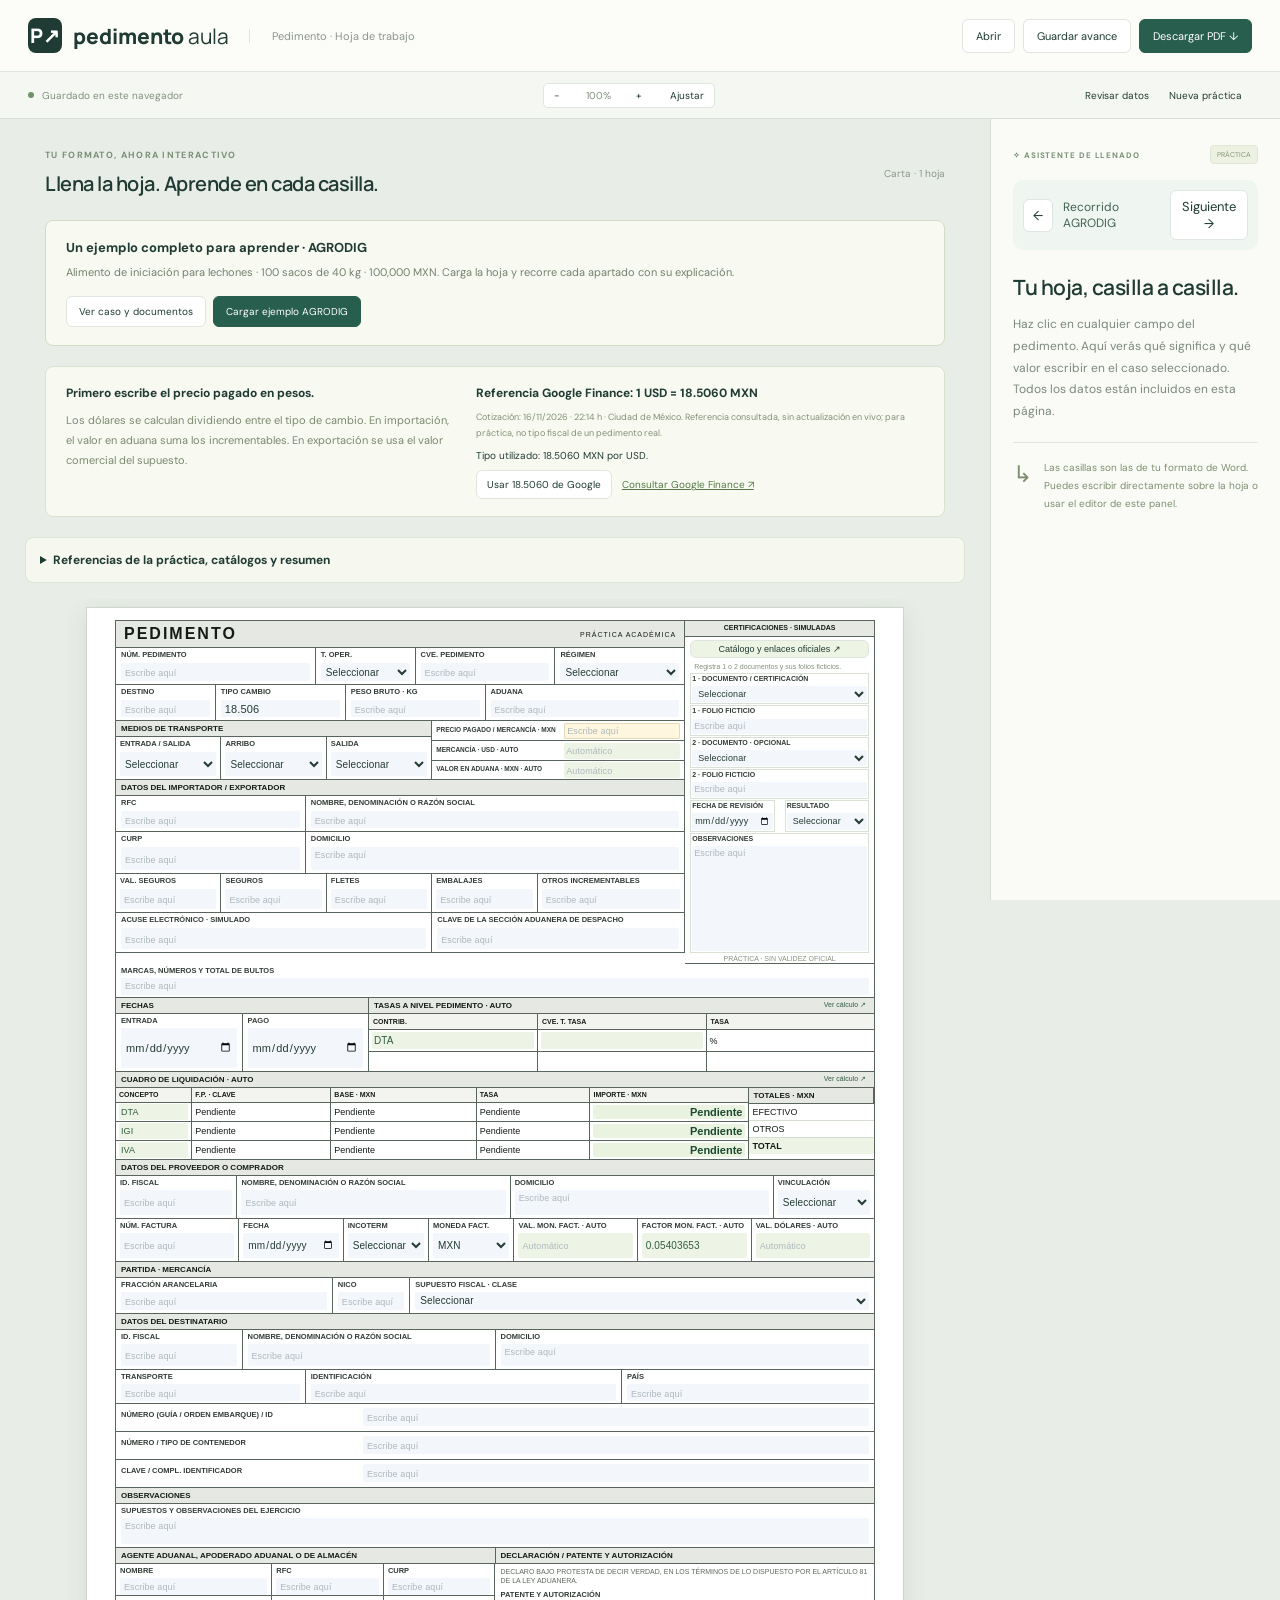
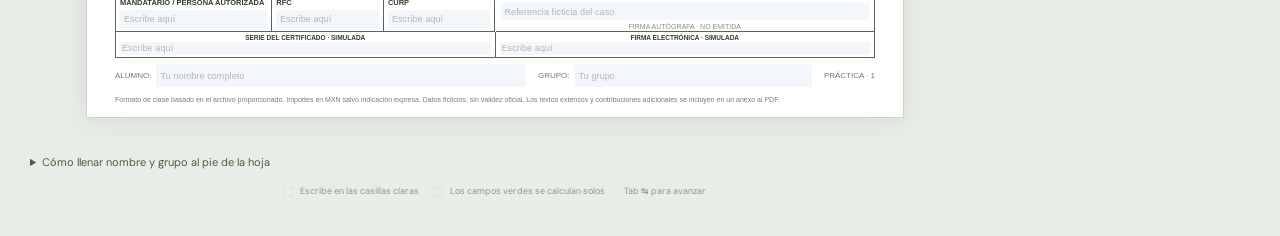
==== pedimento/index.html @ 1378b22f "Añadir aula de pedimento con ejemplo AGRODIG y perfiles fiscales 2026" ====
<!doctype html><html lang="es"><head><meta charset="utf-8"><meta name="viewport" content="width=device-width,initial-scale=1"><meta name="description" content="Llena tu pedimento directamente sobre la hoja y descarga el PDF."><title>Pedimento Aula · Hoja de trabajo</title><link rel="stylesheet" href="style.css"></head>
<body><header class="app-header"><a class="brand" href="#"><span class="brand-mark">P↗</span>pedimento<span>aula</span></a><span class="document-name">Pedimento · Hoja de trabajo</span><div class="header-actions"><button id="load">Abrir</button><button id="save">Guardar avance</button><button id="pdf" class="primary">Descargar PDF ↓</button></div><input id="file" type="file" accept="application/json,.json" hidden></header>
<div class="document-toolbar"><div class="toolbar-left"><span class="status-dot"></span><span id="saveStatus" role="status">Guardado en este navegador</span></div><div class="zoom-tools"><button id="zoomOut" aria-label="Alejar hoja">−</button><span id="zoomValue">100%</span><button id="zoomIn" aria-label="Acercar hoja">+</button><button id="fit">Ajustar</button></div><div><button id="check">Revisar datos</button><button id="reset" aria-label="Empezar una práctica nueva">Nueva práctica</button></div></div>
<main class="desk"><section class="canvas" aria-label="Editor de la hoja de pedimento"><div class="canvas-heading"><div><p class="eyebrow">TU FORMATO, AHORA INTERACTIVO</p><h1>Llena la hoja. Aprende en cada casilla.</h1></div><span>Carta · 1 hoja</span></div><div class="case-banner"><div><b>¿No tienes un ejercicio? Aquí tienes uno completo.</b><p>100 lámparas · precio de mercancía: 100,000 MXN · importación por Nuevo Laredo. Cada casilla te dice qué escribir. El caso de naranjas incluye el cálculo fiscal documentado.</p></div><div><button id="caseInfo">Ver caso y documentos</button><button id="caseLoad" class="primary">Cargar ejemplo AGRODIG</button><button id="orangeExample">Ejemplo con naranjas</button><button id="undoDemo" hidden>Deshacer carga</button></div></div><section class="exchange-reference"><div><b>Primero escribe el precio pagado en pesos.</b><p>Los dólares se calculan dividiendo entre el tipo de cambio. En importación, el valor en aduana suma los incrementables. En exportación se usa el valor comercial del supuesto.</p></div><div><b>Referencia Google Finance: 1 USD = 18.5060 MXN</b><small>Cotización: 16/11/2026 · 22:14 h · Ciudad de México. Referencia consultada, sin actualización en vivo; para práctica, no tipo fiscal de un pedimento real.</small><span id="rateUsed"></span><button id="useGoogleRate">Usar 18.5060 de Google</button><a href="https://www.google.com/finance/quote/USD-MXN?hl=es" target="_blank" rel="noopener">Consultar Google Finance ↗</a></div></section><details class="practice-tools"><summary>Referencias de la práctica, catálogos y resumen</summary><div class="practice-tools-grid"><section class="us-reference-card"><p class="eyebrow">PUERTO DE EE.UU. · REFERENCIA</p><label for="usPort">Clave estadounidense</label><input id="usPort" data-field="usPort" list="usPortsList" placeholder="Ej. 2304" inputmode="numeric" maxlength="4"><p id="usPortName">Ejemplo del caso: 2304 · Laredo, TX.</p><button data-open-catalog="us" data-catalog-target="usPort">Buscar puerto de EE.UU. ↗</button><small>Se guarda como referencia en el anexo del PDF. En la casilla ADUANA de México se utiliza la clave mexicana.</small></section><section class="world-reference-card"><p class="eyebrow">EUROPA Y JAPÓN · REFERENCIA</p><label for="internationalPort">Puerto internacional · UN/LOCODE</label><input id="internationalPort" data-field="internationalPort" list="worldPortsList" placeholder="Ej. NLRTM o JPTYO" maxlength="5"><p id="internationalPortName"></p><button data-open-catalog="eu" data-catalog-target="internationalPort">Europa · puertos y aduanas ↗</button><button data-open-catalog="jp" data-catalog-target="internationalPort">Japón · Tokio ↗</button><small>Referencia internacional que se guarda en el anexo del PDF. Para la oficina aduanera concreta consulta el directorio oficial del catálogo.</small></section><section class="automatic-summary" aria-label="Resumen de cálculos automáticos"><h3>Liquidación automática · MXN</h3><p><b>F.P. significa forma de pago.</b> 0 = efectivo; 9 = exento. Son claves, no importes.</p><div id="automaticFigures" aria-live="polite"></div><small id="automaticReason"></small><button data-open-taxes>Ver fórmulas y explicación ↗</button></section><div class="mini-summary"><div><span>Datos esenciales</span><b id="progressLabel">0 / 0</b></div><progress id="progress" value="0" max="100"></progress><p id="reviewSummary">Puedes guardar y continuar después.</p></div><div class="guide-actions"><button id="taxSettings">Ver liquidación automática ↗</button><button id="print">Imprimir hoja</button><button id="loadMobile">Abrir práctica guardada</button></div><p class="smallprint">Ejercicio con datos ficticios. El PDF conserva el formato de la hoja. Las certificaciones, acuses y firmas que captures son ficticios, sin validez oficial. Tu avance se guarda en este navegador; no se envía al docente.</p></div></details><div class="paper-scroll" id="paperScroll"><div class="paper-frame" id="paperFrame"><article class="sheet" id="sheet" aria-label="Pedimento editable"></article></div></div><details class="footer-help"><summary>Cómo llenar nombre y grupo al pie de la hoja</summary><p><b>Nombre:</b> identifica a quien entrega. Escribe nombre y apellidos. Ejemplos ficticios: Ana López Martínez; Luis Pérez Gómez.</p><p><b>Grupo:</b> identifica tu grupo y ejercicio. Ejemplos: 3.º A · Caso AGRODIG; 4.º B · Práctica 02. Escribe estos datos únicamente al pie de la hoja.</p></details><p class="canvas-caption"><span class="editable-legend"></span> Escribe en las casillas claras <span class="computed-legend"></span> Los campos verdes se calculan solos <span>Tab ↹ para avanzar</span></p></section>
<aside class="guide"><div class="guide-top"><span class="eyebrow">✧ ASISTENTE DE LLENADO</span><span class="guide-pill">PRÁCTICA</span></div><h2 id="helpTitle">Tu hoja, casilla a casilla.</h2><p id="helpText">Haz clic en cualquier campo del pedimento. Aquí verás qué significa y qué valor escribir en el caso seleccionado. Todos los datos están incluidos en esta página.</p><div id="fieldEditor"></div><div class="tip"><span>↳</span><p id="helpTip">Las casillas son las de tu formato de Word. Puedes escribir directamente sobre la hoja o usar el editor de este panel.</p></div></aside></main>
<dialog id="taxDialog"><div class="modal-header"><div><p class="eyebrow">CUADRO DE LIQUIDACIÓN</p><h2>Así se calcula tu liquidación</h2></div><button data-close="taxDialog" aria-label="Cerrar contribuciones">×</button></div><p class="modal-intro">Esta sección se llena sola con los valores de tu mercancía. Las tasas y claves ya están incluidas para el caso de práctica seleccionado.</p><div id="taxEditor"></div><p id="taxAssumptions" class="smallprint">Completa los datos de la partida para consultar el tratamiento fiscal y sus fuentes.</p><button class="primary" data-close="taxDialog">Volver a la hoja</button></dialog>
<dialog id="reviewDialog"><div class="modal-header"><div><p class="eyebrow">ANTES DE ENTREGAR</p><h2>Revisión de la práctica</h2></div><button data-close="reviewDialog" aria-label="Cerrar revisión">×</button></div><div id="reviewList"></div><button class="primary" data-close="reviewDialog">Volver a la hoja</button></dialog><dialog id="caseDialog"><div class="modal-header"><div><p class="eyebrow">NO NECESITAS UN EJERCICIO EXTERNO</p><h2>Un caso completo para aprender</h2></div><button data-close="caseDialog" aria-label="Cerrar caso">×</button></div><div id="caseContent"></div><button id="caseLoadModal" class="primary">Llenar la hoja con este ejemplo</button><button data-close="caseDialog">Volver sin cargar</button></dialog><dialog id="customsDialog"><div class="modal-header"><div><p class="eyebrow">CATÁLOGOS PARA LLENAR LA HOJA</p><h2>Claves de aduanas y puertos</h2></div><button data-close="customsDialog" aria-label="Cerrar catálogo">×</button></div><div class="catalogue-tabs"><button data-catalogue-country="mx">México</button><button data-catalogue-country="us">Estados Unidos</button><button data-catalogue-country="eu">Europa</button><button data-catalogue-country="jp">Japón</button></div><p id="catalogueScope"></p><label for="catalogueSearch">Busca por clave, ciudad, estado o nombre</label><input id="catalogueSearch" placeholder="Ej. 240, Nuevo Laredo, 2304, Texas"><label id="sectionsWrap"><input type="checkbox" id="includeSections"> Incluir secciones con clave asignada</label><p id="catalogueCount" role="status"></p><div class="catalogue-results"><table><thead><tr><th>Clave</th><th>Aduana / puerto</th><th>Capturar</th></tr></thead><tbody id="catalogueRows"></tbody></table></div><p id="catalogueSource" class="smallprint"></p></dialog><dialog id="certificatesDialog"><div class="modal-header"><div><p class="eyebrow">DOCUMENTOS DE APOYO</p><h2>Catálogo de certificaciones</h2></div><button data-close="certificatesDialog" aria-label="Cerrar certificaciones">×</button></div><p>Consulta el enlace oficial, elige el documento y escribe un folio inventado en la hoja. Hay espacio para uno o dos. Este registro no emite certificados ni determina cuáles exige una operación real.</p><div id="certificateCards"></div><button data-close="certificatesDialog">Volver a la hoja</button></dialog><div id="toast" role="status" aria-live="polite"></div><script src="pdf-lib.min.js"></script><script src="model.js"></script><script src="guides.js"></script><script src="customs-data.js"></script><script src="education.js"></script><script src="valuation.js"></script><script src="certificates.js"></script><script src="world-data.js"></script><script src="learning.js"></script><script src="field-tutor.js"></script><script src="certificate-options.js"></script><script src="fiscal.js"></script><script src="feed-case.js"></script><script src="app.js"></script><script src="case-ui.js"></script><script src="customs-ui.js"></script><script src="certificates-ui.js"></script><script src="learning-ui.js"></script><script src="tutor-ui.js"></script><script src="feed-ui.js"></script></body></html>
---- pedimento/style.css ----
@import url('https://fonts.googleapis.com/css2?family=DM+Sans:wght@400;500;600;700&family=Manrope:wght@400;600;700;800&display=swap');
.exchange-reference{display:grid;grid-template-columns:1fr 1.15fr;gap:20px;max-width:900px;margin:0 auto 20px;border:1px solid #d8e3ce;background:#f8faf2;padding:17px 20px;border-radius:8px;font-size:11px}.exchange-reference b{display:block;font-size:12px;line-height:1.6}.exchange-reference p{line-height:1.8;color:#7b896e;margin:8px 0}.exchange-reference small{display:block;font-size:9px;line-height:1.8;color:#839175;margin:6px 0}.exchange-reference button{font-size:10px;padding:7px 10px;margin:6px 10px 0 0}.exchange-reference a{font-size:10px;color:#567a46}.exchange-reference #rateUsed{display:block;font-size:10px;line-height:1.7}.valuation-lesson{background:#f0f5e8;border:1px solid #dce7ce;border-radius:6px;padding:14px;margin-top:20px}.valuation-lesson h3{font-size:12px;line-height:1.6;margin:0 0 11px}.valuation-lesson p{font-size:11px;line-height:1.8;margin:10px 0}.valuation-lesson a{font-size:9px;color:#527848}.value-line .paper-control:not([readonly]){background:#fff6df;border:1px solid #e4d8b5}.exchange-reference[hidden]{display:none}@media(max-width:720px){.exchange-reference{grid-template-columns:1fr;gap:10px;margin:0 8px 20px;padding:15px}}@media print{.exchange-reference{display:none!important}}
.auto-tax-card>.tax-lesson{display:block}
.catalogue-inline{border-top:1px solid #dce5d3;margin-top:18px;padding-top:15px}.catalogue-inline h3{font-size:11px;margin:0 0 10px}.catalogue-inline button{display:block;width:100%;text-align:left;font-size:10px;margin:7px 0;padding:10px}.catalogue-inline p{font-size:10px;line-height:1.8;color:#7b896f}.us-reference-card{border:1px solid #dce5d3;background:#f3f6ec;border-radius:7px;margin-top:22px;padding:15px}.us-reference-card label{font-size:10px;display:block;margin-bottom:7px}.us-reference-card input{width:100%;padding:9px;border:1px solid #d5dfcc;border-radius:4px;background:white;color:var(--ink)}.us-reference-card>p:not(.eyebrow){font-size:11px;line-height:1.6;margin:8px 0}.us-reference-card button{font-size:10px;margin:5px 0 10px;width:100%}.us-reference-card small{font-size:9px;line-height:1.8;display:block;color:#7f8c74}.tax-lesson{margin:15px 0;border-top:1px solid #dce5d3;padding-top:3px}.tax-lesson h4{font-size:11px;margin:13px 0 6px}.tax-lesson p{font-size:11px;line-height:1.8;margin:0 0 9px}.lesson-example{background:#eaf1dd;padding:10px;border-radius:4px;font-size:11px;line-height:1.8;margin:10px 0}.tax-lesson a{font-size:9px;color:#527848;line-height:1.7}.auto-tax-card>div:first-child{flex-wrap:wrap}.catalogue-tabs{display:flex;gap:8px;margin:20px 0 12px}.catalogue-tabs .selected{background:#285e4d;color:white;border-color:#285e4d}#catalogueScope{font-size:12px;line-height:1.8;background:#edf3e3;padding:12px;border-radius:6px}#customsDialog>label{display:block;font-size:11px;margin:13px 0 7px}#catalogueSearch{width:100%;padding:11px;border:1px solid #d2deca;border-radius:5px}#sectionsWrap{display:flex!important;gap:7px;align-items:center}#sectionsWrap[hidden]{display:none!important}#catalogueCount{font-size:10px;color:#7b896f}.catalogue-results{max-height:370px;overflow:auto;border:1px solid #dce5d3;border-radius:5px}.catalogue-results table{width:100%;border-collapse:collapse;font-size:11px}.catalogue-results th{background:#eaf0df;position:sticky;top:0;text-align:left;padding:10px}.catalogue-results td{padding:10px;border-top:1px solid #e3e9db;line-height:1.7}.catalogue-results td:first-child{min-width:100px}.catalogue-results small{display:block;font-size:8px;color:#859177;white-space:nowrap}.catalogue-results button{font-size:9px;padding:6px 8px;white-space:nowrap}.catalogue-results tbody tr:hover{background:#f6f9ef}#customsDialog{max-width:800px}
.auto-tax-card{border:1px solid #dce5d3;background:#f8faf4;padding:17px;border-radius:7px;margin:14px 0}.auto-tax-card>div{display:flex;justify-content:space-between;align-items:center;gap:10px}.auto-tax-card h3{margin:0;font-size:15px}.auto-tax-card b{font-size:15px}.auto-tax-card p{font-size:12px;line-height:1.9;margin:12px 0}.auto-tax-card small{font-size:10px;color:#7b8c70;line-height:1.8}.paper-table .paper-control[readonly]{background:#edf4e6;color:#315d41}
.case-banner{max-width:900px;margin:0 auto 20px;padding:18px 20px;background:#f8faf1;border:1px solid #d1ddc4;border-radius:8px}.case-banner b{font-size:13px}.case-banner p{font-size:11px;line-height:1.8;color:#74816c;margin:7px 0 13px}.case-banner>div:last-child{display:flex;flex-wrap:wrap;gap:7px}.case-banner button{font-size:10px;padding:8px 12px}.exact-value{background:#f2f6eb;border:1px solid #d9e4cb;border-radius:6px;padding:12px}.exact-value code{font:600 12px/1.8 'DM Sans',Arial,sans-serif;white-space:pre-wrap;overflow-wrap:anywhere;display:block}.exact-value button{font-size:10px;background:#285e4d;color:white;margin-top:9px}.case-summary{background:#edf4e3;padding:17px;border-radius:7px;margin:20px 0}.case-summary p{font-size:12px;line-height:1.8}.case-note{font-size:10px!important;color:#7a866f}.case-document{margin:22px 0;border:1px solid var(--line);border-radius:7px;overflow:hidden}.case-document h3{margin:0;padding:12px 15px;background:#f0f4e9;font-size:12px}.case-document dl{display:grid;grid-template-columns:130px 1fr;font-size:11px;margin:0;line-height:1.8}.case-document dt,.case-document dd{padding:9px 13px;margin:0;border-top:1px solid var(--line);overflow-wrap:anywhere}.case-document dt{font-weight:600;background:#fbfcf8}.case-document table{width:100%;border-collapse:collapse;font-size:10px}.case-document th,.case-document td{text-align:left;padding:10px 8px;border-top:1px solid var(--line)}.case-document p{padding:0 13px;font-size:11px;line-height:1.8}.case-banner button[hidden]{display:none}.guide h2{overflow-wrap:anywhere}@media(max-width:720px){.case-banner{margin:0 8px 20px;padding:15px}.case-document dl{grid-template-columns:105px 1fr}}@media print{.case-banner{display:none!important}}
.explanation-block{margin-top:20px}.explanation-block h3{font-size:10px;color:#57714f;font-weight:700;margin:18px 0 8px}.explanation-block>p{font-size:11px;line-height:1.8;color:#7c887d;margin:0}.example-list{display:grid;gap:9px}.example-list>div{background:#edf3e5;border:1px solid #dbe5d1;border-radius:6px;padding:11px 12px}.example-list span{font-size:8px;letter-spacing:1px;color:#829271;font-weight:700}.example-list p{font-size:11px;line-height:1.7;margin:6px 0 0;overflow-wrap:anywhere}.explanation-block .example-disclaimer{font-size:9px;line-height:1.7;margin:10px 0 0;color:#8a957f}.inline-tax-help{background:#f6f8f1;border-left:3px solid #9eb783;padding:15px;margin-top:15px}.inline-tax-help>p{font-size:11px;line-height:1.8}.inline-tax-help .example-list{grid-template-columns:1fr 1fr}.inline-tax-help .explanation-block{margin:0}.certification{display:flex;flex-direction:column;padding:0!important;min-width:0;border-right:1px solid #59645c;border-bottom:1px solid #59645c}.certification .band{border-right:0;border-left:0;font-size:7px;text-align:center}.certification .paper-cell{border-right:0;min-height:37px;margin:0 5px 6px;border:1px solid #d9e1d5}.certification .paper-cell label{font-size:6.8px}.certification .paper-cell:has(textarea){flex:1;min-height:70px}.certification .cert-intro{font:8px/1.4 Arial,sans-serif;color:#84907c;padding:3px 8px;margin:5px 0}.certification .locked-pdf{flex:none;font-size:7px;padding:2px 5px 5px}.certificate-row .paper-cell{display:flex;flex-direction:column!important;gap:1px!important;padding:2px 4px!important}.certificate-row .paper-cell label{font-size:6.5px!important;margin:0!important}.certificate-row .paper-control{min-height:13px;max-height:14px;padding:1px 2px;font-size:8px}
.sheet{padding-top:18px!important;padding-bottom:14px!important}.sheet-note{margin:4px 0 0!important}.certificate-row{height:26px!important}.value-line label{font-size:6.5px!important;white-space:nowrap;width:123px!important;flex:none!important}.value-line .paper-control{min-width:0}
.value-line .paper-cell{flex-direction:row;align-items:center;padding:2px 4px;gap:5px}.value-line label{width:110px;font-size:7px;margin:0}.value-line .paper-control{height:16px;min-height:16px;font-size:10px;padding:1px 2px}.inline-field .paper-cell{flex-direction:row;align-items:center;gap:12px}.inline-field label{width:230px;flex:none;margin:0}.inline-field .paper-control{min-height:18px;max-height:21px}.certificate-row .paper-cell{flex-direction:row;align-items:center;gap:8px}.certificate-row .paper-label{font-size:6.5px;margin:0}.certificate-row .paper-static-value{font-size:7px;padding:0}.paper-title.paper-cell{flex-direction:row}.paper-micro{margin-bottom:5px}.signed-area{padding:3px!important;font-size:7px!important}.paper-table span.pdf-text{font:9px Arial,sans-serif}.document-foot span{max-width:40%;overflow:hidden;white-space:nowrap}
:root{--ink:#203b34;--green:#285e4d;--muted:#7c8782;--line:#dfe5df;--desk:#e9ede8}*{box-sizing:border-box}body{margin:0;background:var(--desk);font:13px 'DM Sans',Arial,sans-serif;color:var(--ink)}button,input,select,textarea{font:inherit}button{cursor:pointer;border:1px solid var(--line);border-radius:6px;background:white;padding:9px 13px;color:var(--ink)}button:hover{background:#f0f5eb;border-color:#789980}button:focus-visible{outline:2px solid #67947b;outline-offset:2px}.primary{background:var(--green);border-color:var(--green);color:white}.primary:hover{background:#1b4b3b;color:white}button:disabled{opacity:.5;cursor:wait}.app-header{height:72px;background:#fcfdf9;border-bottom:1px solid var(--line);display:flex;align-items:center;justify-content:space-between;padding:0 28px;gap:20px}.brand{display:flex;gap:4px;align-items:center;text-decoration:none;color:var(--ink);font:800 21px Manrope,Arial,sans-serif}.brand>span:last-child{font-weight:400}.brand-mark{display:flex;align-items:center;justify-content:center;background:var(--ink);color:white;width:34px;height:35px;border-radius:8px;margin-right:7px;font-size:20px}.document-name{font-size:11px;color:#8b958d;flex:1;border-left:1px solid var(--line);padding-left:22px}.header-actions{display:flex;gap:8px}.header-actions button{font-size:11px}.document-toolbar{display:flex;align-items:center;justify-content:space-between;gap:12px;background:#f5f7f2;border-bottom:1px solid #d6ded5;min-height:47px;padding:6px 28px;font-size:10px;color:#81907e}.document-toolbar button{font-size:10px;padding:5px 9px;background:transparent;border-color:transparent}.document-toolbar button:hover{background:#e3eadb}.toolbar-left,.zoom-tools{display:flex;align-items:center;gap:8px}.zoom-tools{background:#fff;border:1px solid var(--line);border-radius:5px}.zoom-tools button{padding:4px 9px}.zoom-tools span{min-width:40px;text-align:center}.status-dot{width:6px;height:6px;border-radius:50%;background:#71916b}.desk{display:grid;grid-template-columns:minmax(0,1fr) 290px;min-height:calc(100vh - 119px)}.canvas{padding:30px 25px;min-width:0;overflow:hidden}.canvas-heading{display:flex;align-items:center;justify-content:space-between;max-width:900px;margin:0 auto 23px;gap:10px}.eyebrow{font-size:9px;letter-spacing:1.3px;font-weight:700;color:#799075;margin:0 0 9px}h1{font:600 20px Manrope,Arial,sans-serif;letter-spacing:-.5px;margin:0}.canvas-heading>span{color:#8b978b;font-size:10px;white-space:nowrap}.paper-scroll{overflow:auto;padding:9px 12px 25px;max-width:100%;scrollbar-width:thin;scrollbar-color:#bbc7b6 transparent}.paper-frame{margin:0 auto;position:relative}.sheet{width:816px;min-height:1056px;transform-origin:top left;background:#fff;padding:24px 28px 20px;box-shadow:0 4px 24px #23372b1a,0 0 0 1px #d4dcd2;position:relative;color:#151c18;font:10px Arial,sans-serif}.sheet *{box-sizing:border-box}.sheet-content{border-left:1px solid #59645c;border-top:1px solid #59645c}.paper-row{display:grid}.paper-cell{border-right:1px solid #59645c;border-bottom:1px solid #59645c;min-width:0;padding:3px 5px;position:relative;display:flex;flex-direction:column;overflow:hidden;background:white}.paper-cell label,.paper-label{display:block;font:bold 7.5px Arial,sans-serif;color:#333c36;margin:0 0 3px;text-transform:uppercase;line-height:1.15;flex:none}.paper-cell .auto-mark{color:#618a59;font-size:7px;font-weight:normal;position:absolute;right:4px;top:3px}.paper-control{font:11px Arial,sans-serif;letter-spacing:.1px;color:#243c32;border:0;border-radius:2px;background:#f3f6fa;min-width:0;width:100%;padding:3px 4px;flex:1;min-height:17px;outline-offset:0}.paper-control::placeholder{color:#aeb8bc;font:9px Arial,sans-serif}.paper-control:focus{outline:2px solid #73a48c;background:#eef8ed}.paper-control[readonly]{background:#edf4e6;color:#315d41}.paper-control.invalid{outline:1px solid #c88d73;background:#fff5ec}textarea.paper-control{resize:none;line-height:1.25}select.paper-control{padding:2px 1px;font-size:10px}input[type=number].paper-control{-moz-appearance:textfield}input[type=number].paper-control::-webkit-inner-spin-button{appearance:none}.paper-title{display:flex;justify-content:space-between;align-items:center;font-size:16px;letter-spacing:2px;font-weight:bold;background:#e6e9e3;padding:4px 8px;min-height:26px}.paper-title span{font-size:7px;letter-spacing:1px;font-weight:normal}.band{background:#e6e9e3;font:bold 8px Arial,sans-serif;padding:3px 5px;min-height:16px;border-right:1px solid #59645c;border-bottom:1px solid #59645c}.top-block{display:grid;grid-template-columns:3fr 1fr}.top-main{min-width:0}.certification{padding:6px 8px}.certification h3{font-size:8px;margin:0;text-align:center;font-weight:bold}.not-issued{color:#a2aaa2;font-size:8px;line-height:1.6;text-align:center;display:flex;align-items:center;justify-content:center;flex:1;padding:10px}.compact .paper-cell{padding:3px 4px}.compact .paper-control{font-size:10px}.paper-cell.static{font-size:8px;line-height:1.35}.paper-static-value{font-size:9px;padding:4px 0;color:#80907e}.paper-table{width:100%;border-collapse:collapse;table-layout:fixed}.paper-table th{font:700 7px Arial,sans-serif;text-align:left;background:#f3f4ef;padding:3px 4px;border-right:1px solid #59645c;border-bottom:1px solid #59645c;height:16px}.paper-table td{border-right:1px solid #59645c;border-bottom:1px solid #59645c;padding:2px 3px;height:20px;overflow:hidden}.paper-table .paper-control{padding:2px;font-size:10px;height:17px;min-height:17px}.table-action{position:absolute;right:5px;top:2px;border:0;background:transparent;font:7px Arial,sans-serif;padding:1px 3px;color:#315c43}.tax-empty{height:46px;text-align:center;color:#a0aaa0;font-size:9px}.tax-empty button{font:9px Arial,sans-serif;padding:6px 12px}.totals-box{font:8px Arial,sans-serif}.total-line{display:flex;align-items:center;justify-content:space-between;padding:4px 5px;border-bottom:1px solid #d6ddd2;gap:4px}.total-line:last-child{background:#edf4e6;font-weight:bold;border-bottom:0}.totals-box b{font-size:10px;font-weight:500}.document-foot{display:flex;justify-content:space-between;font:8px Arial,sans-serif;gap:10px;margin-top:8px;color:#6f7b70}.sheet-note{font:7px Arial,sans-serif;color:#777f75;padding:4px 0;line-height:1.3}.canvas-caption{display:flex;gap:7px;align-items:center;justify-content:center;color:#8c9887;font-size:9px;margin-top:0}.canvas-caption>span:last-child{margin-left:12px}.editable-legend,.computed-legend{display:inline-block;height:9px;width:9px;background:#e9eef6;border:1px solid #dbe1e7}.computed-legend{background:#e6f0db;margin-left:8px}.guide{background:#fafbf7;border-left:1px solid #d9e1d6;padding:26px 22px;position:sticky;top:0;align-self:start;height:calc(100vh - 119px);overflow:auto}.guide-top{display:flex;justify-content:space-between;align-items:center;gap:6px}.guide-top .eyebrow{font-size:8px;margin:0;letter-spacing:.9px}.guide-pill{font-size:7px;color:#849476;background:#ecf1e2;border:1px solid #dfe7d2;padding:4px 6px;border-radius:4px}.guide h2{font:600 21px/1.4 Manrope,Arial,sans-serif;letter-spacing:-.5px;margin:23px 0 12px}.guide>p{color:#7c887d;font-size:12px;line-height:1.8}.tip{display:flex;gap:12px;border-top:1px solid var(--line);padding-top:16px;margin-top:20px;color:#7d8f6e}.tip>span{font-size:23px}.tip p{font-size:10px;line-height:1.8;margin:0}.student-card{background:#f0f4e8;border:1px solid #e0e7d6;border-radius:8px;padding:16px;margin-top:25px}.student-card label,.side-editor label{display:block;font-size:10px;margin:12px 0 6px}.student-card input,.side-editor input,.side-editor textarea,.side-editor select{width:100%;font:12px 'DM Sans',Arial,sans-serif;padding:10px;border:1px solid #d9e3d1;border-radius:4px;background:white;color:var(--ink)}.side-editor textarea{min-height:100px;resize:vertical}.side-editor{margin-top:18px}.side-editor small{display:block;color:#899281;font-size:9px;margin:7px 0}.mini-summary{margin-top:25px}.mini-summary>div{display:flex;justify-content:space-between;font-size:10px}.mini-summary b{font-size:11px;font-weight:500}progress{appearance:none;display:block;width:100%;height:4px;margin:12px 0;background:#dce5d3;border:0;border-radius:4px}progress::-webkit-progress-bar{background:#dce5d3;border-radius:4px}progress::-webkit-progress-value{background:var(--green);border-radius:4px}.mini-summary p{font-size:10px;color:#85927d;line-height:1.7}.guide-actions{display:grid;gap:8px;margin:20px 0}.guide-actions button{text-align:left;font-size:10px;background:transparent;padding:10px}.smallprint{font-size:9px!important;line-height:1.8;color:#8c9787!important}.guide .smallprint{border-top:1px solid var(--line);padding-top:15px}dialog{border:1px solid #d7e1d2;border-radius:12px;max-width:740px;width:94%;padding:28px;color:var(--ink);max-height:90vh}dialog::backdrop{background:#173b2da6}.modal-header{display:flex;justify-content:space-between;align-items:flex-start;gap:15px}.modal-header h2{font:600 23px Manrope,Arial,sans-serif;margin:0}.modal-header button{font-size:20px;border:0;padding:0 7px}.modal-intro{font-size:12px;color:var(--muted);line-height:1.8}.tax-config{border:1px solid var(--line);padding:15px;border-radius:7px;margin:15px 0}.tax-config-top{display:flex;justify-content:space-between;align-items:center;margin-bottom:12px}.tax-config-top button{font-size:10px;padding:4px 9px}.tax-config-grid{display:grid;grid-template-columns:1fr 1fr 1fr;gap:12px}.tax-config label{display:block;font-size:10px;margin-bottom:6px}.tax-config input,.tax-config select{width:100%;padding:9px;border:1px solid #d6e0d0;border-radius:4px;font-size:12px;min-width:0}.tax-config p{font-size:11px;margin:12px 0 0}.review-item{display:block;width:100%;text-align:left;margin:7px 0;font-size:11px;background:#fff8ef;border-color:#edddca}.review-note{padding:14px;background:#edf4e4;line-height:1.8;font-size:12px;margin:15px 0}.locked-pdf{color:#87927f;font-size:8px;text-align:center;margin-top:auto;padding:5px}.paper-micro{font:7px/1.4 Arial,sans-serif;color:#60695e}.signed-area{display:flex;align-items:end;justify-content:center;flex:1;font:8px Arial,sans-serif;color:#85907d;padding:8px}#toast{position:fixed;bottom:24px;left:50%;transform:translateX(-50%);background:#203f32;color:white;font-size:12px;line-height:1.5;padding:12px 20px;border-radius:7px;z-index:9;display:none;max-width:90vw}@media(max-width:1050px){.document-name{display:none}.desk{grid-template-columns:minmax(0,1fr) 260px}.guide{padding:22px 16px}.canvas{padding:25px 12px}.canvas-heading{display:block}.canvas-heading>span{display:none}h1{font-size:17px}.canvas-caption{flex-wrap:wrap;font-size:8px}.app-header{padding:0 18px}}@media(max-width:720px){.app-header{padding:12px;height:auto;flex-wrap:wrap;gap:12px}.brand{font-size:19px}.header-actions{margin-left:auto}.header-actions button{font-size:9px;padding:8px}.header-actions #load{display:none}.document-toolbar{padding:7px 10px;flex-wrap:wrap;justify-content:center}.toolbar-left{width:100%;justify-content:center;font-size:9px}.desk{display:block}.canvas{padding:25px 8px 10px}.canvas-heading{padding:0 8px}.guide{height:auto;position:static;border-top:1px solid var(--line);padding:25px}.guide h2{margin-top:17px}.student-card{margin-top:20px}.canvas-caption>span:last-child{display:none}.tax-config-grid{grid-template-columns:1fr 1fr}.paper-scroll{padding:6px 5px 17px}}@media print{@page{size:letter;margin:0}body{background:white}body>*{display:none!important}.desk{display:block!important}.desk>*{display:none!important}.desk>.canvas{display:block!important;padding:0;margin:0;overflow:visible}.canvas>*{display:none!important}.canvas>.paper-scroll{display:block!important;overflow:visible;padding:0;margin:0}.paper-frame{width:816px!important;height:auto!important;margin:0}.sheet{transform:none!important;box-shadow:none;padding:24px 28px 20px;min-height:1056px;print-color-adjust:exact;-webkit-print-color-adjust:exact}.paper-control{background:white!important}.paper-control[readonly]{background:#f4f7ef!important}.table-action,.tax-empty button{display:none!important}input,select,textarea{appearance:none}.canvas-caption{display:none!important}}
.certification.registry .paper-cell{min-height:29px;margin:0 5px 3px;padding:3px}.certification.registry .paper-cell label{font-size:7px}.certification.registry .paper-control{font-size:9px;min-height:16px;height:19px;padding:2px}.certification.registry textarea.paper-control{height:46px;min-height:46px}.certification.registry .cert-intro{font-size:8px;margin:3px 7px 5px;line-height:1.4}.cert-catalog-button{font-size:9px;margin:5px;padding:5px;background:#edf4e4}.cert-review{display:grid;grid-template-columns:1fr 1fr}.certification.registry .locked-pdf{padding:3px;font-size:7px}.document-foot{display:grid;grid-template-columns:1.5fr 1fr auto;align-items:center;gap:12px}.document-foot label{display:flex;align-items:center;gap:5px;min-width:0}.document-foot .paper-control{min-width:0;width:100%;height:23px;font-size:10px}.document-foot span{max-width:none}.certificate-card{border:1px solid #d6e0ce;border-radius:8px;padding:17px;margin:15px 0}.certificate-card h3{font-size:15px;margin:0 0 10px}.certificate-card p{font-size:12px;line-height:1.8}.certificate-card a{color:#275c40}.certificate-card>div{display:flex;gap:8px;flex-wrap:wrap}.certificate-card button{font-size:11px}.folio-example{background:#f1f5eb;padding:9px}
.certification.registry .paper-cell{margin-bottom:1px;padding:2px;min-height:26px}.certification.registry .paper-control{height:17px;min-height:15px}.certification.registry textarea.paper-control{height:33px;min-height:33px}.certification.registry .cert-intro{margin:2px 7px;font-size:7px}.cert-catalog-button{margin:3px 5px;padding:3px}

.certification.registry .paper-cell{margin-bottom:1px;padding:2px;min-height:26px}.certification.registry .paper-control{height:17px;min-height:15px}.certification.registry textarea.paper-control{height:33px;min-height:33px}.certification.registry .cert-intro{margin:2px 7px;font-size:7px}.cert-catalog-button{margin:3px 5px;padding:3px}

.certification.registry .paper-cell{padding:1px;min-height:24px}.certification.registry textarea.paper-control{height:28px;min-height:28px}.certification.registry .cert-intro{line-height:1.15}.certification.registry .locked-pdf{padding:1px}

.certification.registry>.paper-cell:last-of-type{flex:0;min-height:42px;height:42px}.certification.registry .cert-intro{padding:0 2px}.certification.registry textarea.paper-control{height:28px!important;min-height:28px!important}.document-foot{margin-top:6px}


.sheet{padding-top:12px!important;padding-bottom:9px!important}


#liquidationTable .paper-table th{font-size:7px;height:14px;padding:2px 3px}#liquidationTable .paper-table td{height:18px;padding:1px 3px}#liquidationTable .paper-table .paper-control{height:16px;min-height:16px;font-size:9px}#liquidationTable .paper-table span.pdf-text{font-size:9px}#liquidationTable .tax-amount{display:block;width:100%;background:#eaf3df;border:0;border-radius:2px;padding:1px 2px;font:bold 11px Arial,sans-serif;text-align:right;white-space:nowrap;color:#1c4931}#liquidationTable .total-line{padding:3px 4px;font-size:9px}.automatic-summary{border:1px solid #b8cbae;background:#f3f8ec;padding:14px;border-radius:8px;margin-top:20px}.automatic-summary h3{font-size:13px;margin:0 0 10px}.automatic-summary p,.automatic-summary small{font-size:11px;line-height:1.7}.automatic-summary small{display:block;margin:10px 0}.automatic-summary button{font-size:10px;width:100%}#automaticFigures>div{display:flex;justify-content:space-between;gap:8px;padding:7px 0;font-size:12px}.automatic-grand-total{border-top:1px solid #bacdae;margin-top:5px;font-weight:700}.automatic-grand-total b{font-size:16px}

.field-learning{background:#f2f6ec;border:1px solid #dce6d2;border-radius:6px;padding:12px;margin-top:18px}.field-learning h3{font-size:11px;margin:0 0 7px}.field-learning h3:not(:first-child){margin-top:14px}.field-learning p{font-size:12px;line-height:1.8;margin:0}.field-catalog{margin-top:20px;padding:12px;border:1px solid #d3dfc9;border-radius:6px}.field-catalog summary{font-size:12px;font-weight:700;cursor:pointer}.field-catalog p,.field-catalog a{font-size:11px;line-height:1.8}.field-catalog button{display:block;width:100%;text-align:left;font-size:11px;margin:5px 0;padding:8px}.world-reference-card{background:#f3f6ed;border:1px solid #dbe4d2;border-radius:8px;padding:15px;margin-top:20px}.world-reference-card label{font-size:11px;display:block;margin-bottom:8px}.world-reference-card input{width:100%;padding:10px;border:1px solid #d7e1cd;border-radius:4px}.world-reference-card p,.world-reference-card small{font-size:10px;line-height:1.8}.world-reference-card button{width:100%;font-size:10px;margin:4px 0}.world-reference-card small{display:block;margin-top:10px}.footer-help{font-size:11px;line-height:1.8;margin:12px 5px;color:#47613f}.footer-help summary{cursor:pointer}.catalogue-tabs{flex-wrap:wrap}.catalogue-results td a{font-size:10px;display:block;margin-top:6px}

.practice-tools{background:#f6f8ef;border:1px solid #dce5d2;border-radius:8px;margin:16px 0;padding:14px}.practice-tools>summary{font-size:12px;font-weight:700;cursor:pointer}.practice-tools-grid{display:grid;grid-template-columns:repeat(3,minmax(0,1fr));gap:16px;margin-top:12px}.practice-tools-grid section{margin:0}.practice-tools-grid .smallprint{grid-column:1/-1}.practice-tools-grid .mini-summary,.practice-tools-grid .guide-actions{margin:0}.paste-example{border:1px solid #dce5d1;border-radius:7px;padding:12px;background:#f6f9f0}.paste-example>span{font-size:9px;font-weight:700;color:#5e7551}.paste-example p{font-size:12px;line-height:1.7;overflow-wrap:anywhere}.paste-example small{font-size:10px;line-height:1.6;display:block;margin-bottom:10px;color:#697f5c}.paste-example button{width:100%;font-size:12px;padding:10px;background:#28563f;color:white;border-color:#28563f}.paste-example code{white-space:pre-wrap}.side-editor summary{font-size:11px;cursor:pointer;margin:12px 0}.number-breakdown{margin:16px 0;padding:12px;background:#f8f5e9;border:1px solid #e7dfc1;border-radius:7px}.number-breakdown h3{font-size:12px}.number-breakdown p,.number-breakdown a{font-size:11px;line-height:1.8}.number-parts{display:grid;grid-template-columns:repeat(3,1fr);gap:6px}.number-parts b{display:block;text-align:center;padding:9px 4px;background:white;border:1px solid #d9d1af;font-size:17px}.number-parts small{display:block;font-size:8px;line-height:1.4;font-weight:400;margin-top:4px}.guide .field-learning p{font-size:12px;line-height:1.9}.guide .field-learning h3{margin-top:15px}.guide .field-learning h3:first-child{margin-top:0}.tax-scenario-buttons{display:grid;gap:8px;margin:14px 0}.tax-scenario-buttons button{text-align:left;font-size:11px;padding:10px}@media(max-width:1050px){.practice-tools-grid{grid-template-columns:1fr 1fr}}@media(max-width:720px){.practice-tools-grid{grid-template-columns:1fr}}

.certification.registry>.paper-cell:last-of-type{flex:1;min-height:120px;height:auto}.certification.registry textarea.paper-control{height:100px!important;min-height:100px!important;font-size:10px;line-height:1.4}.certificate-card .folio-example{margin-top:12px}.certificate-card .folio-example button{margin:4px}.top-block{align-items:stretch}

.walk-nav{display:flex;gap:10px;align-items:center;justify-content:space-between;margin:16px 0;padding:10px;background:#eff6f2;border-radius:10px}.walk-nav span{font-size:12px;color:#426351}.walk-nav button{padding:7px 9px}
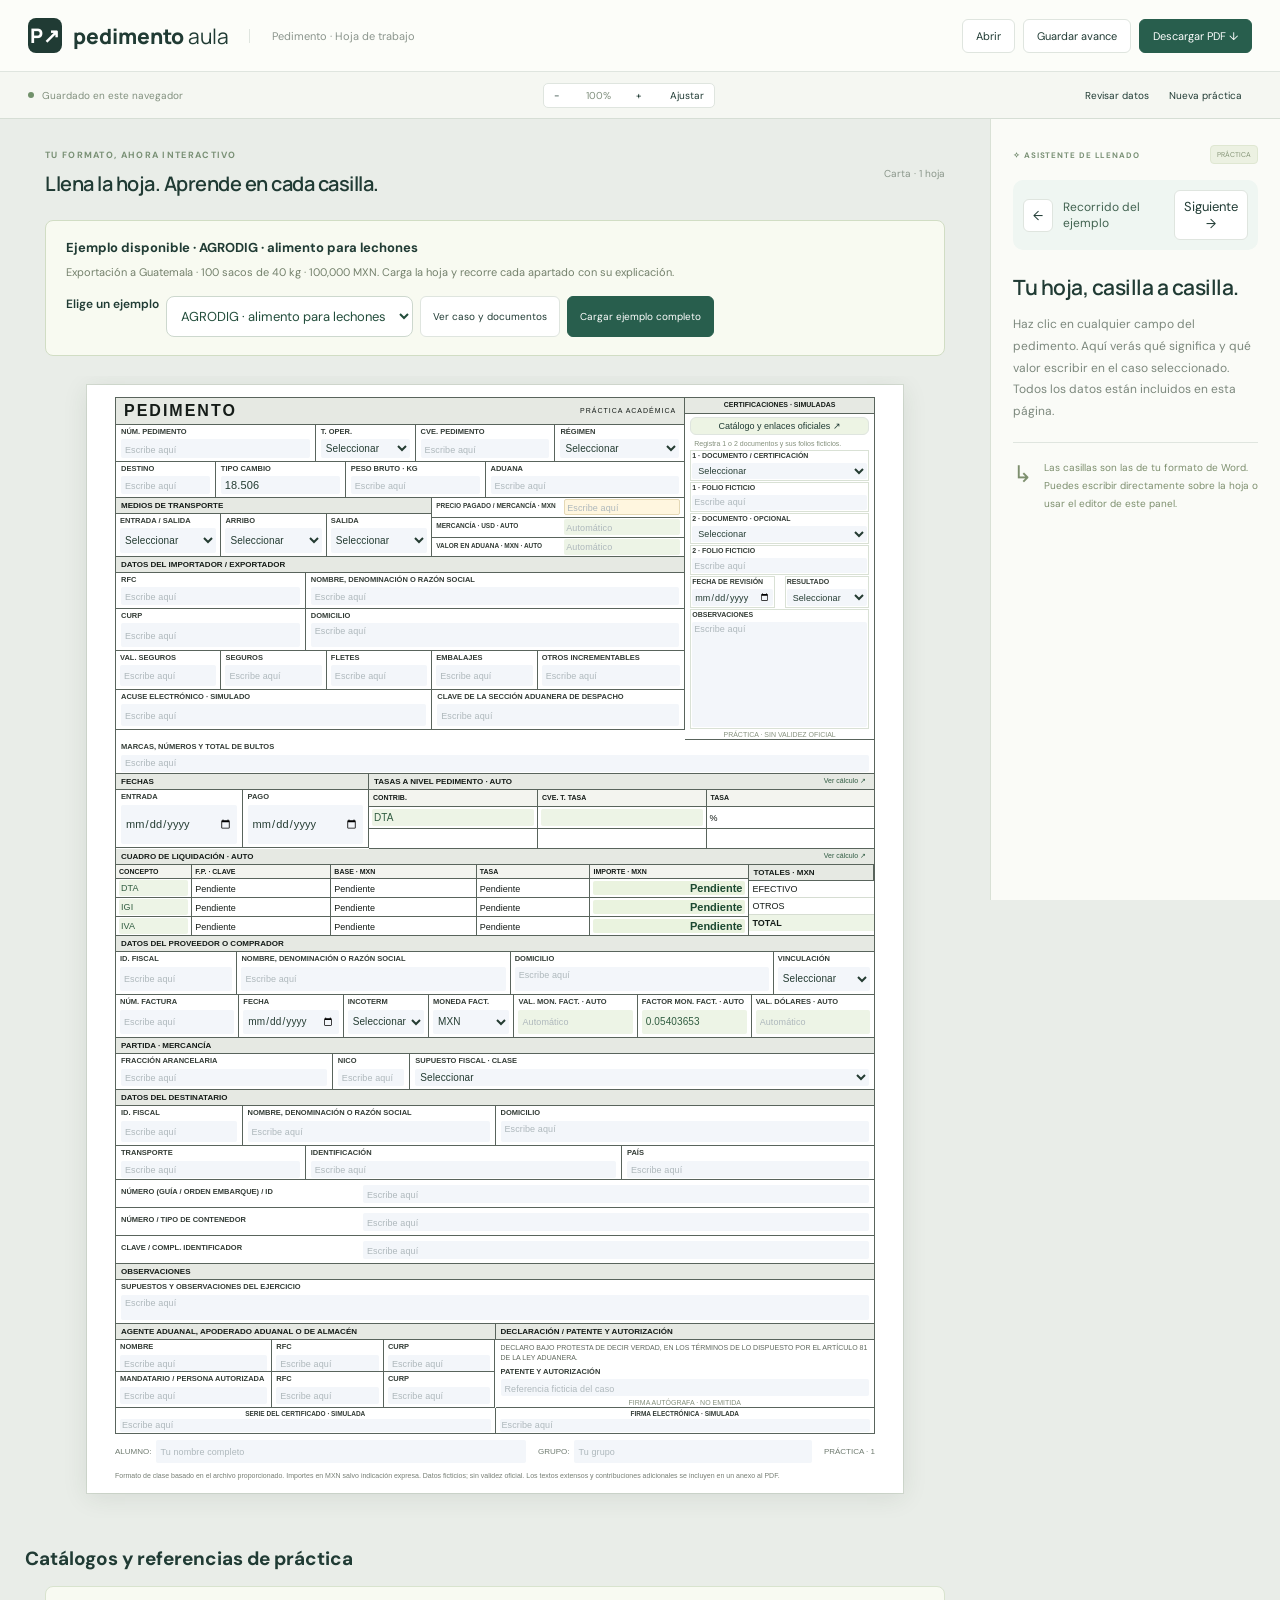
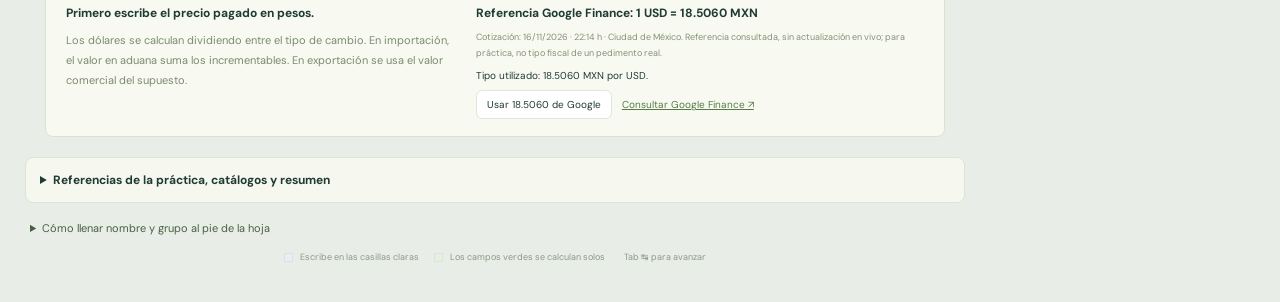
==== commit e3acba0d: "Agregar ejemplos de computadoras y manzanas; mover referencias debajo del pedimento" ====
--- a/pedimento/index.html
+++ b/pedimento/index.html
@@ -1,7 +1,7 @@
-<!doctype html><html lang="es"><head><meta charset="utf-8"><meta name="viewport" content="width=device-width,initial-scale=1"><meta name="description" content="Llena tu pedimento directamente sobre la hoja y descarga el PDF."><title>Pedimento Aula · Hoja de trabajo</title><link rel="stylesheet" href="style.css"></head>
+<!doctype html><html lang="es"><head><meta charset="utf-8"><meta name="viewport" content="width=device-width,initial-scale=1"><meta name="description" content="Llena tu pedimento directamente sobre la hoja y descarga el PDF."><title>Pedimento Aula · Hoja de trabajo</title><link rel="stylesheet" href="style.css?v=20261117-4"></head>
 <body><header class="app-header"><a class="brand" href="#"><span class="brand-mark">P↗</span>pedimento<span>aula</span></a><span class="document-name">Pedimento · Hoja de trabajo</span><div class="header-actions"><button id="load">Abrir</button><button id="save">Guardar avance</button><button id="pdf" class="primary">Descargar PDF ↓</button></div><input id="file" type="file" accept="application/json,.json" hidden></header>
 <div class="document-toolbar"><div class="toolbar-left"><span class="status-dot"></span><span id="saveStatus" role="status">Guardado en este navegador</span></div><div class="zoom-tools"><button id="zoomOut" aria-label="Alejar hoja">−</button><span id="zoomValue">100%</span><button id="zoomIn" aria-label="Acercar hoja">+</button><button id="fit">Ajustar</button></div><div><button id="check">Revisar datos</button><button id="reset" aria-label="Empezar una práctica nueva">Nueva práctica</button></div></div>
-<main class="desk"><section class="canvas" aria-label="Editor de la hoja de pedimento"><div class="canvas-heading"><div><p class="eyebrow">TU FORMATO, AHORA INTERACTIVO</p><h1>Llena la hoja. Aprende en cada casilla.</h1></div><span>Carta · 1 hoja</span></div><div class="case-banner"><div><b>¿No tienes un ejercicio? Aquí tienes uno completo.</b><p>100 lámparas · precio de mercancía: 100,000 MXN · importación por Nuevo Laredo. Cada casilla te dice qué escribir. El caso de naranjas incluye el cálculo fiscal documentado.</p></div><div><button id="caseInfo">Ver caso y documentos</button><button id="caseLoad" class="primary">Cargar ejemplo AGRODIG</button><button id="orangeExample">Ejemplo con naranjas</button><button id="undoDemo" hidden>Deshacer carga</button></div></div><section class="exchange-reference"><div><b>Primero escribe el precio pagado en pesos.</b><p>Los dólares se calculan dividiendo entre el tipo de cambio. En importación, el valor en aduana suma los incrementables. En exportación se usa el valor comercial del supuesto.</p></div><div><b>Referencia Google Finance: 1 USD = 18.5060 MXN</b><small>Cotización: 16/11/2026 · 22:14 h · Ciudad de México. Referencia consultada, sin actualización en vivo; para práctica, no tipo fiscal de un pedimento real.</small><span id="rateUsed"></span><button id="useGoogleRate">Usar 18.5060 de Google</button><a href="https://www.google.com/finance/quote/USD-MXN?hl=es" target="_blank" rel="noopener">Consultar Google Finance ↗</a></div></section><details class="practice-tools"><summary>Referencias de la práctica, catálogos y resumen</summary><div class="practice-tools-grid"><section class="us-reference-card"><p class="eyebrow">PUERTO DE EE.UU. · REFERENCIA</p><label for="usPort">Clave estadounidense</label><input id="usPort" data-field="usPort" list="usPortsList" placeholder="Ej. 2304" inputmode="numeric" maxlength="4"><p id="usPortName">Ejemplo del caso: 2304 · Laredo, TX.</p><button data-open-catalog="us" data-catalog-target="usPort">Buscar puerto de EE.UU. ↗</button><small>Se guarda como referencia en el anexo del PDF. En la casilla ADUANA de México se utiliza la clave mexicana.</small></section><section class="world-reference-card"><p class="eyebrow">EUROPA Y JAPÓN · REFERENCIA</p><label for="internationalPort">Puerto internacional · UN/LOCODE</label><input id="internationalPort" data-field="internationalPort" list="worldPortsList" placeholder="Ej. NLRTM o JPTYO" maxlength="5"><p id="internationalPortName"></p><button data-open-catalog="eu" data-catalog-target="internationalPort">Europa · puertos y aduanas ↗</button><button data-open-catalog="jp" data-catalog-target="internationalPort">Japón · Tokio ↗</button><small>Referencia internacional que se guarda en el anexo del PDF. Para la oficina aduanera concreta consulta el directorio oficial del catálogo.</small></section><section class="automatic-summary" aria-label="Resumen de cálculos automáticos"><h3>Liquidación automática · MXN</h3><p><b>F.P. significa forma de pago.</b> 0 = efectivo; 9 = exento. Son claves, no importes.</p><div id="automaticFigures" aria-live="polite"></div><small id="automaticReason"></small><button data-open-taxes>Ver fórmulas y explicación ↗</button></section><div class="mini-summary"><div><span>Datos esenciales</span><b id="progressLabel">0 / 0</b></div><progress id="progress" value="0" max="100"></progress><p id="reviewSummary">Puedes guardar y continuar después.</p></div><div class="guide-actions"><button id="taxSettings">Ver liquidación automática ↗</button><button id="print">Imprimir hoja</button><button id="loadMobile">Abrir práctica guardada</button></div><p class="smallprint">Ejercicio con datos ficticios. El PDF conserva el formato de la hoja. Las certificaciones, acuses y firmas que captures son ficticios, sin validez oficial. Tu avance se guarda en este navegador; no se envía al docente.</p></div></details><div class="paper-scroll" id="paperScroll"><div class="paper-frame" id="paperFrame"><article class="sheet" id="sheet" aria-label="Pedimento editable"></article></div></div><details class="footer-help"><summary>Cómo llenar nombre y grupo al pie de la hoja</summary><p><b>Nombre:</b> identifica a quien entrega. Escribe nombre y apellidos. Ejemplos ficticios: Ana López Martínez; Luis Pérez Gómez.</p><p><b>Grupo:</b> identifica tu grupo y ejercicio. Ejemplos: 3.º A · Caso AGRODIG; 4.º B · Práctica 02. Escribe estos datos únicamente al pie de la hoja.</p></details><p class="canvas-caption"><span class="editable-legend"></span> Escribe en las casillas claras <span class="computed-legend"></span> Los campos verdes se calculan solos <span>Tab ↹ para avanzar</span></p></section>
+<main class="desk"><section class="canvas" aria-label="Editor de la hoja de pedimento"><div class="canvas-heading"><div><p class="eyebrow">TU FORMATO, AHORA INTERACTIVO</p><h1>Llena la hoja. Aprende en cada casilla.</h1></div><span>Carta · 1 hoja</span></div><div class="case-banner"><div><b>¿No tienes un ejercicio? Aquí tienes uno completo.</b><p>100 lámparas · precio de mercancía: 100,000 MXN · importación por Nuevo Laredo. Cada casilla te dice qué escribir. El caso de naranjas incluye el cálculo fiscal documentado.</p></div><div><label for="exampleChoice" class="example-label">Elige un ejemplo</label><select id="exampleChoice" aria-label="Ejemplo para cargar"><option value="feed-v1">AGRODIG · alimento para lechones</option><option value="computers-v1">Computadoras portátiles</option><option value="apples-v1">Manzanas frescas</option></select><button id="caseInfo">Ver caso y documentos</button><button id="caseLoad" class="primary">Cargar ejemplo completo</button><button id="orangeExample">Ejemplo con naranjas</button><button id="undoDemo" hidden>Deshacer carga</button></div></div><div class="paper-scroll" id="paperScroll"><div class="paper-frame" id="paperFrame"><article class="sheet" id="sheet" aria-label="Pedimento editable"></article></div></div><section class="references-below" aria-label="Catálogos y referencias debajo del pedimento"><h2>Catálogos y referencias de práctica</h2><section class="exchange-reference"><div><b>Primero escribe el precio pagado en pesos.</b><p>Los dólares se calculan dividiendo entre el tipo de cambio. En importación, el valor en aduana suma los incrementables. En exportación se usa el valor comercial del supuesto.</p></div><div><b>Referencia Google Finance: 1 USD = 18.5060 MXN</b><small>Cotización: 16/11/2026 · 22:14 h · Ciudad de México. Referencia consultada, sin actualización en vivo; para práctica, no tipo fiscal de un pedimento real.</small><span id="rateUsed"></span><button id="useGoogleRate">Usar 18.5060 de Google</button><a href="https://www.google.com/finance/quote/USD-MXN?hl=es" target="_blank" rel="noopener">Consultar Google Finance ↗</a></div></section><details class="practice-tools"><summary>Referencias de la práctica, catálogos y resumen</summary><div class="practice-tools-grid"><section class="us-reference-card"><p class="eyebrow">PUERTO DE EE.UU. · REFERENCIA</p><label for="usPort">Clave estadounidense</label><input id="usPort" data-field="usPort" list="usPortsList" placeholder="Ej. 2304" inputmode="numeric" maxlength="4"><p id="usPortName">Ejemplo del caso: 2304 · Laredo, TX.</p><button data-open-catalog="us" data-catalog-target="usPort">Buscar puerto de EE.UU. ↗</button><small>Se guarda como referencia en el anexo del PDF. En la casilla ADUANA de México se utiliza la clave mexicana.</small></section><section class="world-reference-card"><p class="eyebrow">EUROPA Y JAPÓN · REFERENCIA</p><label for="internationalPort">Puerto internacional · UN/LOCODE</label><input id="internationalPort" data-field="internationalPort" list="worldPortsList" placeholder="Ej. NLRTM o JPTYO" maxlength="5"><p id="internationalPortName"></p><button data-open-catalog="eu" data-catalog-target="internationalPort">Europa · puertos y aduanas ↗</button><button data-open-catalog="jp" data-catalog-target="internationalPort">Japón · Tokio ↗</button><small>Referencia internacional que se guarda en el anexo del PDF. Para la oficina aduanera concreta consulta el directorio oficial del catálogo.</small></section><section class="automatic-summary" aria-label="Resumen de cálculos automáticos"><h3>Liquidación automática · MXN</h3><p><b>F.P. significa forma de pago.</b> 0 = efectivo; 9 = exento. Son claves, no importes.</p><div id="automaticFigures" aria-live="polite"></div><small id="automaticReason"></small><button data-open-taxes>Ver fórmulas y explicación ↗</button></section><div class="mini-summary"><div><span>Datos esenciales</span><b id="progressLabel">0 / 0</b></div><progress id="progress" value="0" max="100"></progress><p id="reviewSummary">Puedes guardar y continuar después.</p></div><div class="guide-actions"><button id="taxSettings">Ver liquidación automática ↗</button><button id="print">Imprimir hoja</button><button id="loadMobile">Abrir práctica guardada</button></div><p class="smallprint">Ejercicio con datos ficticios. El PDF conserva el formato de la hoja. Las certificaciones, acuses y firmas que captures son ficticios, sin validez oficial. Tu avance se guarda en este navegador; no se envía al docente.</p></div></details></section><details class="footer-help"><summary>Cómo llenar nombre y grupo al pie de la hoja</summary><p><b>Nombre:</b> identifica a quien entrega. Escribe nombre y apellidos. Ejemplos ficticios: Ana López Martínez; Luis Pérez Gómez.</p><p><b>Grupo:</b> identifica tu grupo y ejercicio. Ejemplos: 3.º A · Caso AGRODIG; 4.º B · Práctica 02. Escribe estos datos únicamente al pie de la hoja.</p></details><p class="canvas-caption"><span class="editable-legend"></span> Escribe en las casillas claras <span class="computed-legend"></span> Los campos verdes se calculan solos <span>Tab ↹ para avanzar</span></p></section>
 <aside class="guide"><div class="guide-top"><span class="eyebrow">✧ ASISTENTE DE LLENADO</span><span class="guide-pill">PRÁCTICA</span></div><h2 id="helpTitle">Tu hoja, casilla a casilla.</h2><p id="helpText">Haz clic en cualquier campo del pedimento. Aquí verás qué significa y qué valor escribir en el caso seleccionado. Todos los datos están incluidos en esta página.</p><div id="fieldEditor"></div><div class="tip"><span>↳</span><p id="helpTip">Las casillas son las de tu formato de Word. Puedes escribir directamente sobre la hoja o usar el editor de este panel.</p></div></aside></main>
 <dialog id="taxDialog"><div class="modal-header"><div><p class="eyebrow">CUADRO DE LIQUIDACIÓN</p><h2>Así se calcula tu liquidación</h2></div><button data-close="taxDialog" aria-label="Cerrar contribuciones">×</button></div><p class="modal-intro">Esta sección se llena sola con los valores de tu mercancía. Las tasas y claves ya están incluidas para el caso de práctica seleccionado.</p><div id="taxEditor"></div><p id="taxAssumptions" class="smallprint">Completa los datos de la partida para consultar el tratamiento fiscal y sus fuentes.</p><button class="primary" data-close="taxDialog">Volver a la hoja</button></dialog>
-<dialog id="reviewDialog"><div class="modal-header"><div><p class="eyebrow">ANTES DE ENTREGAR</p><h2>Revisión de la práctica</h2></div><button data-close="reviewDialog" aria-label="Cerrar revisión">×</button></div><div id="reviewList"></div><button class="primary" data-close="reviewDialog">Volver a la hoja</button></dialog><dialog id="caseDialog"><div class="modal-header"><div><p class="eyebrow">NO NECESITAS UN EJERCICIO EXTERNO</p><h2>Un caso completo para aprender</h2></div><button data-close="caseDialog" aria-label="Cerrar caso">×</button></div><div id="caseContent"></div><button id="caseLoadModal" class="primary">Llenar la hoja con este ejemplo</button><button data-close="caseDialog">Volver sin cargar</button></dialog><dialog id="customsDialog"><div class="modal-header"><div><p class="eyebrow">CATÁLOGOS PARA LLENAR LA HOJA</p><h2>Claves de aduanas y puertos</h2></div><button data-close="customsDialog" aria-label="Cerrar catálogo">×</button></div><div class="catalogue-tabs"><button data-catalogue-country="mx">México</button><button data-catalogue-country="us">Estados Unidos</button><button data-catalogue-country="eu">Europa</button><button data-catalogue-country="jp">Japón</button></div><p id="catalogueScope"></p><label for="catalogueSearch">Busca por clave, ciudad, estado o nombre</label><input id="catalogueSearch" placeholder="Ej. 240, Nuevo Laredo, 2304, Texas"><label id="sectionsWrap"><input type="checkbox" id="includeSections"> Incluir secciones con clave asignada</label><p id="catalogueCount" role="status"></p><div class="catalogue-results"><table><thead><tr><th>Clave</th><th>Aduana / puerto</th><th>Capturar</th></tr></thead><tbody id="catalogueRows"></tbody></table></div><p id="catalogueSource" class="smallprint"></p></dialog><dialog id="certificatesDialog"><div class="modal-header"><div><p class="eyebrow">DOCUMENTOS DE APOYO</p><h2>Catálogo de certificaciones</h2></div><button data-close="certificatesDialog" aria-label="Cerrar certificaciones">×</button></div><p>Consulta el enlace oficial, elige el documento y escribe un folio inventado en la hoja. Hay espacio para uno o dos. Este registro no emite certificados ni determina cuáles exige una operación real.</p><div id="certificateCards"></div><button data-close="certificatesDialog">Volver a la hoja</button></dialog><div id="toast" role="status" aria-live="polite"></div><script src="pdf-lib.min.js"></script><script src="model.js"></script><script src="guides.js"></script><script src="customs-data.js"></script><script src="education.js"></script><script src="valuation.js"></script><script src="certificates.js"></script><script src="world-data.js"></script><script src="learning.js"></script><script src="field-tutor.js"></script><script src="certificate-options.js"></script><script src="fiscal.js"></script><script src="feed-case.js"></script><script src="app.js"></script><script src="case-ui.js"></script><script src="customs-ui.js"></script><script src="certificates-ui.js"></script><script src="learning-ui.js"></script><script src="tutor-ui.js"></script><script src="feed-ui.js"></script></body></html>
+<dialog id="reviewDialog"><div class="modal-header"><div><p class="eyebrow">ANTES DE ENTREGAR</p><h2>Revisión de la práctica</h2></div><button data-close="reviewDialog" aria-label="Cerrar revisión">×</button></div><div id="reviewList"></div><button class="primary" data-close="reviewDialog">Volver a la hoja</button></dialog><dialog id="caseDialog"><div class="modal-header"><div><p class="eyebrow">NO NECESITAS UN EJERCICIO EXTERNO</p><h2>Un caso completo para aprender</h2></div><button data-close="caseDialog" aria-label="Cerrar caso">×</button></div><div id="caseContent"></div><button id="caseLoadModal" class="primary">Llenar la hoja con este ejemplo</button><button data-close="caseDialog">Volver sin cargar</button></dialog><dialog id="customsDialog"><div class="modal-header"><div><p class="eyebrow">CATÁLOGOS PARA LLENAR LA HOJA</p><h2>Claves de aduanas y puertos</h2></div><button data-close="customsDialog" aria-label="Cerrar catálogo">×</button></div><div class="catalogue-tabs"><button data-catalogue-country="mx">México</button><button data-catalogue-country="us">Estados Unidos</button><button data-catalogue-country="eu">Europa</button><button data-catalogue-country="jp">Japón</button></div><p id="catalogueScope"></p><label for="catalogueSearch">Busca por clave, ciudad, estado o nombre</label><input id="catalogueSearch" placeholder="Ej. 240, Nuevo Laredo, 2304, Texas"><label id="sectionsWrap"><input type="checkbox" id="includeSections"> Incluir secciones con clave asignada</label><p id="catalogueCount" role="status"></p><div class="catalogue-results"><table><thead><tr><th>Clave</th><th>Aduana / puerto</th><th>Capturar</th></tr></thead><tbody id="catalogueRows"></tbody></table></div><p id="catalogueSource" class="smallprint"></p></dialog><dialog id="certificatesDialog"><div class="modal-header"><div><p class="eyebrow">DOCUMENTOS DE APOYO</p><h2>Catálogo de certificaciones</h2></div><button data-close="certificatesDialog" aria-label="Cerrar certificaciones">×</button></div><p>Consulta el enlace oficial, elige el documento y escribe un folio inventado en la hoja. Hay espacio para uno o dos. Este registro no emite certificados ni determina cuáles exige una operación real.</p><div id="certificateCards"></div><button data-close="certificatesDialog">Volver a la hoja</button></dialog><div id="toast" role="status" aria-live="polite"></div><script src="pdf-lib.min.js"></script><script src="model.js"></script><script src="guides.js"></script><script src="customs-data.js"></script><script src="education.js"></script><script src="valuation.js"></script><script src="certificates.js"></script><script src="world-data.js"></script><script src="learning.js"></script><script src="field-tutor.js"></script><script src="certificate-options.js"></script><script src="fiscal.js?v=20261117-3"></script><script src="feed-case.js?v=20261117-3"></script><script src="examples.js?v=20261117-4"></script><script src="app.js?v=20261117-2"></script><script src="case-ui.js"></script><script src="customs-ui.js"></script><script src="certificates-ui.js"></script><script src="learning-ui.js"></script><script src="tutor-ui.js"></script><script src="feed-ui.js?v=20261117-4"></script></body></html>
--- a/pedimento/style.css
+++ b/pedimento/style.css
@@ -29,4 +29,6 @@
 
 .certification.registry>.paper-cell:last-of-type{flex:1;min-height:120px;height:auto}.certification.registry textarea.paper-control{height:100px!important;min-height:100px!important;font-size:10px;line-height:1.4}.certificate-card .folio-example{margin-top:12px}.certificate-card .folio-example button{margin:4px}.top-block{align-items:stretch}
 
-.walk-nav{display:flex;gap:10px;align-items:center;justify-content:space-between;margin:16px 0;padding:10px;background:#eff6f2;border-radius:10px}.walk-nav span{font-size:12px;color:#426351}.walk-nav button{padding:7px 9px}
+.walk-nav{display:flex;gap:10px;align-items:center;justify-content:space-between;margin:16px 0;padding:10px;background:#eff6f2;border-radius:10px}.walk-nav span{font-size:12px;color:#426351}.walk-nav button{padding:7px 9px}
+
+.case-banner select{max-width:100%;padding:10px;border:1px solid #cdd8ce;border-radius:8px;background:white;color:#224d3b;font:inherit}.example-label{font-size:12px;font-weight:600}.references-below{margin-top:28px}.references-below h2{font-size:19px;margin:0 0 15px}.references-below .exchange-reference{margin-top:0}
